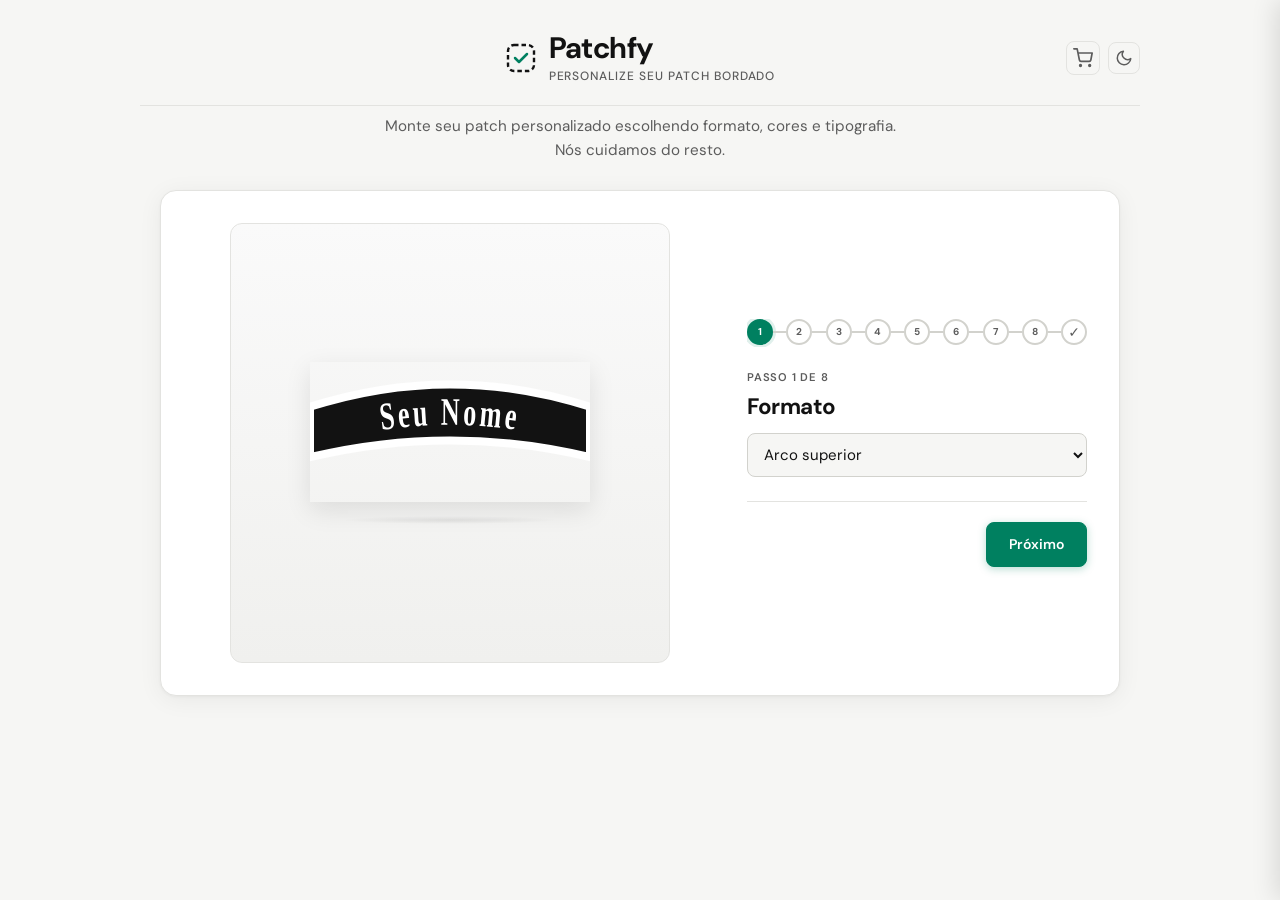
==== customizer 2.0.html @ c5a976d5 "Implementação do Customizer 2.0, edição por etapas de forma dinâmica com revisão e adição ao carrinh" ====
<!DOCTYPE html>
<html lang="pt-BR">
<head>
  <meta charset="UTF-8">
  <meta name="viewport" content="width=device-width, initial-scale=1.0">
  <title>Patchfy — Personalize seu patch</title>

  <link rel="stylesheet" href="style.css">
  <link rel="preconnect" href="https://fonts.googleapis.com">
  <link rel="preconnect" href="https://fonts.gstatic.com" crossorigin>
  <link href="https://fonts.googleapis.com/css2?family=DM+Sans:ital,opsz,wght@0,9..40,400;0,9..40,500;0,9..40,600;0,9..40,700&family=Pirata+One&family=Parisienne&family=Nunito:wght@400;700;800&family=Josefin+Sans:wght@400;600;700&family=Bebas+Neue&family=Ultra&family=Teko:wght@400;600;700&family=Oswald:wght@400;600;700&family=UnifrakturMaguntia&family=Righteous&family=Jersey+10&family=Boogaloo&display=swap" rel="stylesheet">
  <link href="https://fonts.googleapis.com/css2?family=MedievalSharp&family=Metal+Mania&family=UnifrakturCook&family=Poiret+One&family=Cinzel+Decorative&family=Special+Elite&family=Rock+Salt&family=Arvo:wght@400;700&family=Rye&family=Orbitron:wght@400;700&family=Dancing+Script:wght@400;700&family=Pacifico&family=Stardos+Stencil:wght@400;700&family=Cinzel:wght@400;700&family=Germania+One&display=swap" rel="stylesheet">

  <style>
  /* ═══════════════════════════════════════════════════
     WIZARD 2.0 — navegação por etapas
  ═══════════════════════════════════════════════════ */

  /* Ocultar readout de cm da largura do texto */
  #font-size-readout { display: none !important; }

  /* ── Coluna do wizard ────────────────────────────── */
  .wizard {
    flex: 0 1 340px;
    width: 100%;
    max-width: 380px;
    display: flex;
    flex-direction: column;
    gap: 0;
  }

  /* ── Barra de progresso ──────────────────────────── */
  .wizard__progress {
    display: flex;
    align-items: center;
    margin-bottom: 22px;
    overflow-x: auto;
    scrollbar-width: none;
    -webkit-overflow-scrolling: touch;
    padding-bottom: 2px;
  }
  .wizard__progress::-webkit-scrollbar { display: none; }

  .wz-dot {
    flex-shrink: 0;
    width: 26px;
    height: 26px;
    border-radius: 50%;
    border: 2px solid var(--border-strong);
    background: var(--bg-elevated);
    color: var(--text-muted);
    font-size: 10px;
    font-weight: 700;
    font-family: var(--font-sans);
    cursor: default;
    display: flex;
    align-items: center;
    justify-content: center;
    padding: 0;
    transition: background 0.2s, border-color 0.2s, color 0.2s, opacity 0.2s, box-shadow 0.2s;
  }
  .wz-dot[data-nav="true"] { cursor: pointer; }
  .wz-dot[data-nav="true"]:hover { border-color: var(--accent); color: var(--accent); }

  .wz-dot.is-done {
    background: var(--accent);
    border-color: var(--accent);
    color: #fff;
    opacity: 0.5;
  }
  .wz-dot.is-done[data-nav="true"] { cursor: pointer; }
  .wz-dot.is-done[data-nav="true"]:hover { opacity: 0.8; }

  .wz-dot.is-active {
    background: var(--accent);
    border-color: var(--accent);
    color: #fff;
    opacity: 1;
    box-shadow: 0 0 0 3px var(--accent-soft);
    cursor: default;
  }

  .wz-dot--review { font-size: 14px; }

  .wz-line {
    flex: 1;
    min-width: 6px;
    height: 2px;
    background: var(--border-strong);
    transition: background 0.25s;
  }
  .wz-line.is-done { background: var(--accent); opacity: 0.5; }

  /* ── Dual switcher (visibilidade controlada por script.js) ── */
  #dual-patch-target {
    margin-bottom: 18px;
    padding: 12px 14px;
    background: var(--bg-page);
    border: 1px solid var(--border-subtle);
    border-radius: var(--radius-md);
  }
  #dual-patch-target .field-note {
    margin-top: 8px;
    font-size: 0.7rem;
  }

  /* ── Painéis de passo ────────────────────────────── */
  .wizard__panels { display: flex; flex-direction: column; }

  .wz-panel {
    display: none;
    flex-direction: column;
    gap: 14px;
    animation: wzIn 0.2s ease both;
  }
  .wz-panel.is-active { display: flex; }

  @keyframes wzIn {
    from { opacity: 0; transform: translateY(8px); }
    to   { opacity: 1; transform: translateY(0); }
  }

  .wz-step-meta {
    font-size: 0.7rem;
    font-weight: 600;
    letter-spacing: 0.07em;
    text-transform: uppercase;
    color: var(--text-muted);
    display: block;
    margin-bottom: -6px;
  }

  .wz-panel__title {
    font-size: 1.4rem;
    font-weight: 700;
    letter-spacing: -0.02em;
    color: var(--text);
    margin: 0;
    line-height: 1.15;
  }

  /* ── Modo revisão: todos os painéis visíveis ─────── */
  .wizard--review .wz-panel {
    display: flex !important;
    animation: none;
    gap: 10px;
    border-top: 1px solid var(--border-subtle);
    padding-top: 16px;
    margin-top: 2px;
  }
  .wizard--review .wz-panel:first-child {
    border-top: none;
    padding-top: 0;
  }

  .wizard--review .wz-step-meta { display: none; }

  .wizard--review .wz-panel__title {
    font-size: 0.7rem;
    font-weight: 700;
    text-transform: uppercase;
    letter-spacing: 0.08em;
    color: var(--text-muted);
    margin: 0;
  }

  /* ── Cabeçalho da revisão ────────────────────────── */
  .wizard__review-header {
    display: none;
    align-items: center;
    justify-content: space-between;
    gap: 8px;
    margin-bottom: 20px;
    padding-bottom: 14px;
    border-bottom: 2px solid var(--accent);
  }
  .wizard--review .wizard__review-header { display: flex; }

  .wizard__review-label {
    font-size: 0.875rem;
    font-weight: 600;
    letter-spacing: 0.1em;
    text-transform: uppercase;
    color: var(--text-muted);
  }

  .wz-btn-step-by-step {
    font: inherit;
    font-size: 0.75rem;
    font-weight: 600;
    color: var(--text-muted);
    background: none;
    border: 1.5px solid var(--border-strong);
    border-radius: var(--radius-sm);
    padding: 5px 10px;
    cursor: pointer;
    transition: border-color 0.15s, color 0.15s;
    white-space: nowrap;
  }
  .wz-btn-step-by-step:hover { border-color: var(--accent); color: var(--accent); }

  /* ── Ações (qty + carrinho) — só na revisão ─────── */
  .wizard__actions {
    display: none;
    flex-direction: column;
    gap: 12px;
    border-top: 1px solid var(--border-subtle);
    padding-top: 20px;
    margin-top: 6px;
  }
  .wizard--review .wizard__actions { display: flex; }

  /* ── Navegação Anterior / Próximo ────────────────── */
  .wizard__nav {
    display: flex;
    align-items: center;
    gap: 10px;
    margin-top: 24px;
    padding-top: 20px;
    border-top: 1px solid var(--border-subtle);
  }
  .wizard--review .wizard__nav { display: none; }

  .wz-btn-prev,
  .wz-btn-next {
    font: inherit;
    font-size: 0.875rem;
    font-weight: 600;
    padding: 11px 22px;
    border-radius: var(--radius-sm);
    cursor: pointer;
    transition: filter 0.15s, box-shadow 0.15s, border-color 0.15s, color 0.15s;
    white-space: nowrap;
  }

  .wz-btn-prev {
    background: transparent;
    border: 1.5px solid var(--border-strong);
    color: var(--text-muted);
  }
  .wz-btn-prev:hover { border-color: var(--accent); color: var(--accent); }

  .wz-btn-next {
    margin-left: auto;
    background: var(--accent);
    border: 1.5px solid var(--accent);
    color: #fff;
    box-shadow: 0 2px 8px rgba(0, 128, 96, 0.28);
  }
  .wz-btn-next:hover {
    filter: brightness(1.07);
    box-shadow: 0 4px 14px rgba(0, 128, 96, 0.38);
  }

  /* ── Progress oculto na revisão ──────────────────── */
  .wizard--review .wizard__progress { display: none; }

  /* ── Mobile ──────────────────────────────────────── */
  @media (max-width: 720px) {
    .wizard { max-width: none; flex: 1 1 auto; }

    .preview-frame {
      min-height: 180px;
      max-height: 260px;
      padding: 16px 12px;
    }

    .wz-dot { width: 22px; height: 22px; font-size: 9px; }
    .wz-dot--review { font-size: 12px; }

    .wz-panel__title { font-size: 1.2rem; }
  }

  @media (max-width: 440px) {
    .wz-btn-prev, .wz-btn-next { padding: 11px 16px; font-size: 0.8125rem; }
  }
  </style>
</head>
<body>

  <div class="page">
    <header class="site-header">
      <div class="site-header__brand">
        <span class="site-header__logo" aria-hidden="true">
          <svg width="32" height="32" viewBox="0 0 32 32" fill="none">
            <rect x="3" y="3" width="26" height="26" rx="6" stroke="currentColor" stroke-width="2.4" stroke-dasharray="4.5 3"/>
            <path d="M10 16l4 4 8-8" stroke="var(--accent)" stroke-width="2.5" stroke-linecap="round" stroke-linejoin="round"/>
          </svg>
        </span>
        <div class="site-header__text">
          <h1 class="site-title">Patchfy</h1>
          <span class="site-header__subtitle">Personalize seu patch bordado</span>
        </div>
        <div class="site-header__actions">
          <button type="button" class="cart-toggle" id="cart-toggle" aria-label="Abrir carrinho">
            <svg width="20" height="20" viewBox="0 0 24 24" fill="none" stroke="currentColor" stroke-width="2" stroke-linecap="round" stroke-linejoin="round">
              <circle cx="9" cy="21" r="1"/><circle cx="20" cy="21" r="1"/>
              <path d="M1 1h4l2.68 13.39a2 2 0 0 0 2 1.61h9.72a2 2 0 0 0 2-1.61L23 6H6"/>
            </svg>
            <span class="cart-badge" id="cart-badge" hidden>0</span>
          </button>
          <button type="button" class="theme-toggle" id="theme-toggle" aria-label="Alternar modo escuro">
            <svg class="theme-toggle__moon" viewBox="0 0 24 24" fill="none" stroke="currentColor" stroke-width="2" stroke-linecap="round" stroke-linejoin="round">
              <path d="M21 12.79A9 9 0 1 1 11.21 3 7 7 0 0 0 21 12.79z"/>
            </svg>
            <svg class="theme-toggle__sun" viewBox="0 0 24 24" fill="none" stroke="currentColor" stroke-width="2" stroke-linecap="round" stroke-linejoin="round">
              <circle cx="12" cy="12" r="5"/>
              <line x1="12" y1="1" x2="12" y2="3"/><line x1="12" y1="21" x2="12" y2="23"/>
              <line x1="4.22" y1="4.22" x2="5.64" y2="5.64"/><line x1="18.36" y1="18.36" x2="19.78" y2="19.78"/>
              <line x1="1" y1="12" x2="3" y2="12"/><line x1="21" y1="12" x2="23" y2="12"/>
              <line x1="4.22" y1="19.78" x2="5.64" y2="18.36"/><line x1="18.36" y1="5.64" x2="19.78" y2="4.22"/>
            </svg>
          </button>
        </div>
      </div>
    </header>

    <p class="intro">
      Monte seu patch personalizado escolhendo formato, cores e tipografia.
      Nós cuidamos do resto.
    </p>

    <main class="main-card">
      <div class="layout">

        <!-- ── Preview ────────────────────────────────── -->
        <div class="preview-column">
          <div class="preview-column-inner">
            <div class="preview-frame">
              <div id="preview-stack" class="preview-stack">
                <div id="patch-preview-top" class="patch-preview">Seu Nome</div>
                <div id="patch-preview-bottom" class="patch-preview patch-preview--dual" aria-hidden="true">Seu Nome</div>
              </div>
            </div>
          </div>
        </div>

        <!-- ── Wizard ──────────────────────────────────── -->
        <div class="wizard" id="wizard">

          <!-- Barra de progresso (gerada por JS) -->
          <div class="wizard__progress" id="wz-progress" role="list" aria-label="Etapas"></div>

          <!-- Dual slot switcher — controlado por script.js via hidden/display -->
          <div id="dual-patch-target" class="dual-target" hidden>
            <span class="field-label">Editando</span>
            <div class="segmented" role="radiogroup" aria-label="Qual patch editar">
              <button type="button" class="segmented__btn is-active" data-slot="0" aria-pressed="true">Patch superior</button>
              <button type="button" class="segmented__btn" data-slot="1" aria-pressed="false">Patch inferior</button>
            </div>
            <p class="field-note">O superior usa arco de cima, o inferior usa arco de baixo. Cada um tem texto, cores e tamanho independentes.</p>
          </div>

          <!-- Cabeçalho da revisão (oculto em modo passo) -->
          <div class="wizard__review-header">
            <span class="wizard__review-label">Revisão</span>
            <button type="button" class="wz-btn-step-by-step" id="wz-btn-back">
              Editar passo a passo
            </button>
          </div>

          <!-- ── Painéis ──────────────────────────────── -->
          <div class="wizard__panels" id="wz-panels">

            <!-- 1 · Formato -->
            <section class="wz-panel" data-step="1">
              <span class="wz-step-meta">Passo 1 de 8</span>
              <h2 class="wz-panel__title">Formato</h2>
              <label class="field">
                <select id="shape-select" class="input-control">
                  <option value="top-arc">Arco superior</option>
                  <option value="bottom-arc">Arco inferior</option>
                  <option value="dual">Superior + inferior</option>
                </select>
              </label>
            </section>

            <!-- 2 · Texto -->
            <section class="wz-panel" data-step="2">
              <span class="wz-step-meta">Passo 2 de 8</span>
              <h2 class="wz-panel__title">Texto</h2>
              <label class="field">
                <input type="text" id="text-input" class="input-control"
                  value="Seu Nome" maxlength="40" placeholder="Digite seu texto">
              </label>
            </section>

            <!-- 3 · Fonte -->
            <section class="wz-panel" data-step="3">
              <span class="wz-step-meta">Passo 3 de 8</span>
              <h2 class="wz-panel__title">Fonte</h2>
              <div class="field font-field">
                <div class="font-picker" id="font-picker">
                  <button type="button" class="font-picker__trigger input-control"
                    id="font-picker-trigger" aria-haspopup="listbox" aria-expanded="false">
                    <span class="font-picker__trigger-row">
                      <span class="font-picker__trigger-sample" id="font-picker-trigger-sample" aria-hidden="true">Aa Patch</span>
                      <span class="font-picker__trigger-label" id="font-picker-trigger-label">Georgia</span>
                    </span>
                    <span class="font-picker__chevron" aria-hidden="true"></span>
                  </button>
                  <ul class="font-picker__list" id="font-picker-list" role="listbox" tabindex="-1" hidden></ul>
                </div>
              </div>
            </section>

            <!-- 4 · Cor do bordado -->
            <section class="wz-panel" data-step="4">
              <span class="wz-step-meta">Passo 4 de 8</span>
              <h2 class="wz-panel__title">Cor do bordado</h2>
              <div class="field">
                <div class="color-swatches" id="text-color-swatches"
                  role="radiogroup" aria-label="Cor do bordado"></div>
              </div>
            </section>

            <!-- 5 · Cor de fundo -->
            <section class="wz-panel" data-step="5">
              <span class="wz-step-meta">Passo 5 de 8</span>
              <h2 class="wz-panel__title">Cor de fundo</h2>
              <div class="field">
                <div class="color-swatches" id="bg-color-swatches"
                  role="radiogroup" aria-label="Cor de fundo"></div>
              </div>
            </section>

            <!-- 6 · Cor da borda -->
            <section class="wz-panel" data-step="6">
              <span class="wz-step-meta">Passo 6 de 8</span>
              <h2 class="wz-panel__title">Cor da borda</h2>
              <div class="field">
                <div class="color-swatches" id="border-color-swatches"
                  role="radiogroup" aria-label="Cor da borda"></div>
              </div>
            </section>

            <!-- 7 · Largura -->
            <section class="wz-panel" data-step="7">
              <span class="wz-step-meta">Passo 7 de 8</span>
              <h2 class="wz-panel__title">Largura</h2>
              <div class="field">
                <div class="field-label-row">
                  <span class="field-label">Tamanho</span>
                  <span id="size-readout" class="field-hint" aria-live="polite">30 cm</span>
                </div>
                <input type="range" id="size-range" class="input-range"
                  min="0" max="5" value="2" step="1">
                <div class="range-ticks" aria-hidden="true">
                  <span>25</span><span>28</span><span>30</span>
                  <span>33</span><span>36</span><span>40</span>
                </div>
                <p class="field-note">A altura acompanha proporcionalmente a largura.</p>
              </div>
            </section>

            <!-- 8 · Largura do texto -->
            <section class="wz-panel" data-step="8">
              <span class="wz-step-meta">Passo 8 de 8</span>
              <h2 class="wz-panel__title">Largura do texto</h2>
              <div class="field">
                <!-- font-size-readout oculto via CSS (#font-size-readout { display:none }) -->
                <span id="font-size-readout" class="field-hint" aria-live="polite">15 cm</span>
                <input type="range" id="font-size-range" class="input-range"
                  min="15" max="28" value="15" step="0.5">
              </div>
            </section>

          </div><!-- /.wizard__panels -->

          <!-- Ações da revisão: quantidade + adicionar ao carrinho -->
          <div class="wizard__actions">
            <label class="field">
              <span class="field-label">Quantidade</span>
              <select id="quantity-select" class="input-control" aria-label="Quantidade"></select>
            </label>
            <button type="button" class="btn-cart" id="add-to-cart">Adicionar ao carrinho</button>
          </div>

          <!-- Navegação Anterior / Próximo -->
          <div class="wizard__nav">
            <button type="button" class="wz-btn-prev" id="wz-prev" hidden>Anterior</button>
            <button type="button" class="wz-btn-next" id="wz-next">Próximo</button>
          </div>

        </div><!-- /.wizard -->
      </div>
    </main>
  </div>

  <!-- Cart drawer -->
  <div class="cart-overlay" id="cart-overlay" hidden></div>
  <aside class="cart-drawer" id="cart-drawer" aria-label="Carrinho" hidden>
    <div class="cart-drawer__header">
      <h2 class="cart-drawer__title">Carrinho</h2>
      <button type="button" class="cart-drawer__close" id="cart-close" aria-label="Fechar carrinho">
        <svg width="20" height="20" viewBox="0 0 24 24" fill="none" stroke="currentColor" stroke-width="2" stroke-linecap="round" stroke-linejoin="round">
          <line x1="18" y1="6" x2="6" y2="18"/><line x1="6" y1="6" x2="18" y2="18"/>
        </svg>
      </button>
    </div>
    <div class="cart-drawer__body" id="cart-body">
      <p class="cart-empty" id="cart-empty">Seu carrinho está vazio.</p>
      <ul class="cart-items" id="cart-items"></ul>
    </div>
    <div class="cart-drawer__footer" id="cart-footer" hidden>
      <div class="cart-summary">
        <span class="cart-summary__label">Total de itens</span>
        <span class="cart-summary__value" id="cart-total-items">0</span>
      </div>
      <button type="button" class="btn-cart btn-checkout" id="btn-checkout">Finalizar pedido</button>
      <button type="button" class="btn-clear-cart" id="btn-clear-cart">Limpar carrinho</button>
    </div>
  </aside>

  <div id="toast" class="toast" role="status" aria-live="polite" hidden></div>

  <script src="script.js"></script>

  <script>
  /* ════════════════════════════════════════════════════
     WIZARD 2.0 — navegação por etapas
     Executa após script.js (acessa state, renderPatch,
     syncControlsFromActiveSlot do escopo global)
  ════════════════════════════════════════════════════ */
  (function () {
    'use strict';

    /* ── 1. Corrigir shape inicial (opções removidas) ── */
    var validShapes = ['top-arc', 'bottom-arc', 'dual'];
    if (validShapes.indexOf(state.shape) === -1) {
      state.shape = 'top-arc';
      document.getElementById('shape-select').value = 'top-arc';
      syncControlsFromActiveSlot();
      renderPatch();
    }

    /* ── 2. Referências DOM ── */
    var wizard      = document.getElementById('wizard');
    var progressEl  = document.getElementById('wz-progress');
    var panels      = [].slice.call(document.querySelectorAll('.wz-panel[data-step]'));
    var prevBtn     = document.getElementById('wz-prev');
    var nextBtn     = document.getElementById('wz-next');
    var backBtn     = document.getElementById('wz-btn-back');

    /* ── 3. Definição dos 8 passos ── */
    var STEPS = [
      { id: '1', label: 'Formato' },
      { id: '2', label: 'Texto' },
      { id: '3', label: 'Fonte' },
      { id: '4', label: 'Cor do bordado' },
      { id: '5', label: 'Cor do fundo' },
      { id: '6', label: 'Cor da borda' },
      { id: '7', label: 'Largura' },
      { id: '8', label: 'Largura do texto' }
    ];
    var TOTAL = STEPS.length;   // 8; índice TOTAL = revisão
    var cur   = 0;              // passo atual (0-indexed)

    /* ── 4. Construir barra de progresso ── */
    function buildProgress() {
      progressEl.innerHTML = '';

      STEPS.forEach(function (step, i) {
        /* linha entre dots */
        if (i > 0) {
          var line = document.createElement('div');
          line.className = 'wz-line';
          line.id = 'wz-line-' + i;
          line.setAttribute('role', 'none');
          progressEl.appendChild(line);
        }

        var dot = document.createElement('button');
        dot.type = 'button';
        dot.className = 'wz-dot';
        dot.id = 'wz-dot-' + i;
        dot.textContent = String(i + 1);
        dot.setAttribute('role', 'listitem');
        dot.setAttribute('aria-label', 'Passo ' + (i + 1) + ': ' + step.label);
        dot.setAttribute('title', step.label);
        dot.dataset.nav = 'false';
        dot.addEventListener('click', (function (idx) {
          return function () {
            if (dot.dataset.nav === 'true') goTo(idx);
          };
        })(i));
        progressEl.appendChild(dot);
      });

      /* linha + dot de revisão */
      var rLine = document.createElement('div');
      rLine.className = 'wz-line';
      rLine.id = 'wz-line-review';
      rLine.setAttribute('role', 'none');
      progressEl.appendChild(rLine);

      var rDot = document.createElement('button');
      rDot.type = 'button';
      rDot.className = 'wz-dot wz-dot--review';
      rDot.id = 'wz-dot-review';
      rDot.textContent = '✓';
      rDot.setAttribute('role', 'listitem');
      rDot.setAttribute('aria-label', 'Revisão');
      rDot.setAttribute('title', 'Revisão');
      rDot.dataset.nav = 'false';
      rDot.addEventListener('click', function () {
        if (rDot.dataset.nav === 'true') goTo(TOTAL);
      });
      progressEl.appendChild(rDot);
    }

    /* ── 5. Atualizar visual dos dots/linhas ── */
    function syncProgress() {
      var isReview = cur === TOTAL;

      STEPS.forEach(function (_, i) {
        var dot  = document.getElementById('wz-dot-' + i);
        var line = document.getElementById('wz-line-' + i);
        if (!dot) return;

        var done   = isReview || i < cur;
        var active = !isReview && i === cur;

        dot.classList.toggle('is-active', active);
        dot.classList.toggle('is-done',   done && !active);
        /* navegável se já foi visitado ou estamos em revisão */
        dot.dataset.nav = (done || isReview) ? 'true' : 'false';

        if (line) line.classList.toggle('is-done', isReview || i <= cur);
      });

      var rDot  = document.getElementById('wz-dot-review');
      var rLine = document.getElementById('wz-line-review');
      if (rDot) {
        rDot.classList.toggle('is-active', isReview);
        rDot.classList.toggle('is-done',   false);
        /* clicável ao chegar no último passo ou já em revisão */
        rDot.dataset.nav = (cur >= TOTAL - 1) ? 'true' : 'false';
      }
      if (rLine) rLine.classList.toggle('is-done', isReview);
    }

    /* ── 6. Ir para um passo (ou revisão) ── */
    function goTo(index) {
      cur = index;
      var isReview = index === TOTAL;

      /* classe de revisão no wizard */
      wizard.classList.toggle('wizard--review', isReview);

      /* mostrar painel correto (em modo passo) */
      panels.forEach(function (panel) {
        var pIdx = parseInt(panel.dataset.step, 10) - 1;
        panel.classList.toggle('is-active', !isReview && pIdx === index);
      });

      /* botões de navegação */
      prevBtn.hidden = isReview || index === 0;
      nextBtn.hidden = isReview;
      if (!isReview) {
        nextBtn.textContent = index === TOTAL - 1 ? 'Revisar →' : 'Próximo';
      }

      /* sincronizar controles com slot ativo */
      syncControlsFromActiveSlot();

      syncProgress();

      /* em mobile, rolar o wizard para cima suavemente */
      if (window.innerWidth <= 720) {
        setTimeout(function () {
          wizard.scrollIntoView({ behavior: 'smooth', block: 'start' });
        }, 30);
      }
    }

    /* ── 7. Eventos ── */
    prevBtn.addEventListener('click', function () {
      if (cur > 0) goTo(cur - 1);
    });

    nextBtn.addEventListener('click', function () {
      if (cur < TOTAL) goTo(cur + 1);
    });

    if (backBtn) {
      backBtn.addEventListener('click', function () { goTo(0); });
    }

    /* ── 8. Inicializar ── */
    buildProgress();
    goTo(0);

  })();
  </script>
</body>
</html>
---- style.css ----
/* ── Local embroidery fonts ──────────────────────── */

@font-face {
  font-family: "OldLondon";
  src: url('fonts/OldLondon.ttf') format('truetype');
  font-weight: normal;
  font-style: normal;
  font-display: swap;
}

@font-face {
  font-family: "OldEnglishTextMT";
  src: url('fonts/oldenglishtextmt.ttf') format('truetype');
  font-weight: normal;
  font-style: normal;
  font-display: swap;
}

:root {
  --bg-page: #f6f6f4;
  --bg-elevated: #ffffff;
  --border-subtle: #e3e3e0;
  --border-strong: #d2d2cd;
  --text: #121212;
  --text-muted: #5c5c5c;
  --accent: #008060;
  --accent-soft: rgba(0, 128, 96, 0.12);
  --shadow-sm: 0 1px 2px rgba(18, 18, 18, 0.06);
  --shadow-md: 0 4px 14px rgba(18, 18, 18, 0.08);
  --radius-sm: 8px;
  --radius-md: 12px;
  --radius-lg: 16px;
  --font-sans: "DM Sans", system-ui, -apple-system, Segoe UI, sans-serif;
  --max-content: 1040px;
}

[data-theme="dark"] {
  --bg-page: #1a1a1a;
  --bg-elevated: #242424;
  --border-subtle: #333333;
  --border-strong: #444444;
  --text: #e8e8e8;
  --text-muted: #999999;
  --accent: #00b386;
  --accent-soft: rgba(0, 179, 134, 0.15);
  --shadow-sm: 0 1px 2px rgba(0, 0, 0, 0.2);
  --shadow-md: 0 4px 14px rgba(0, 0, 0, 0.3);
}

*,
*::before,
*::after {
  margin: 0;
  padding: 0;
  box-sizing: border-box;
}

body {
  min-height: 100vh;
  background: var(--bg-page);
  color: var(--text);
  font-family: var(--font-sans);
  font-size: 15px;
  line-height: 1.5;
  -webkit-font-smoothing: antialiased;
  transition: background-color 0.3s ease, color 0.3s ease;
}

/* ── Page layout ─────────────────────────────────── */

.page {
  max-width: var(--max-content);
  margin: 0 auto;
  padding: 32px 20px 56px;
  display: flex;
  flex-direction: column;
  align-items: center;
  text-align: center;
}

/* ── Header / Brand ──────────────────────────────── */

.site-header {
  width: 100%;
  padding-bottom: 20px;
  margin-bottom: 8px;
  border-bottom: 1px solid var(--border-subtle);
}

.site-header__brand {
  display: flex;
  align-items: center;
  justify-content: center;
  gap: 12px;
  position: relative;
}

.site-header__logo {
  color: var(--text);
  display: flex;
  align-items: center;
}

.site-header__text {
  display: flex;
  flex-direction: column;
  text-align: left;
}

.site-title {
  font-size: clamp(1.5rem, 4vw, 1.85rem);
  font-weight: 700;
  letter-spacing: -0.02em;
  color: var(--text);
  line-height: 1.1;
}

.site-header__subtitle {
  font-size: 0.75rem;
  font-weight: 500;
  letter-spacing: 0.08em;
  text-transform: uppercase;
  color: var(--text-muted);
  margin-top: 2px;
}

.intro {
  max-width: 52ch;
  margin: 0 auto 28px;
  color: var(--text-muted);
  font-size: 0.95rem;
  line-height: 1.6;
}

/* ── Main card ───────────────────────────────────── */

.main-card {
  width: 100%;
  max-width: 960px;
  background: var(--bg-elevated);
  border: 1px solid var(--border-subtle);
  border-radius: var(--radius-lg);
  box-shadow: 0 4px 24px rgba(18, 18, 18, 0.06), 0 1px 3px rgba(18, 18, 18, 0.04);
  padding: clamp(20px, 4vw, 32px);
  overflow: hidden;
}

.layout {
  display: flex;
  flex-wrap: wrap;
  gap: clamp(24px, 4vw, 40px);
  align-items: center;
  justify-content: center;
  text-align: left;
}

/* ── Preview column ──────────────────────────────── */

.preview-column {
  flex: 1 1 280px;
  display: flex;
  flex-direction: column;
  min-width: 0;
}

.preview-column-inner {
  position: sticky;
  top: 20px;
  display: flex;
  flex-direction: column;
  justify-content: center;
}

.preview-frame {
  width: 100%;
  max-width: 440px;
  aspect-ratio: 1 / 1;
  max-height: 440px;
  margin-inline: auto;
  display: flex;
  align-items: center;
  justify-content: center;
  padding: 24px 20px;
  background:
    radial-gradient(circle, #d8d8d5 0.5px, transparent 0.5px),
    linear-gradient(180deg, #fafafa 0%, #f0f0ee 100%);
  background-size: 12px 12px, 100% 100%;
  border: 1px solid var(--border-subtle);
  border-radius: var(--radius-md);
}

/* ── Preview stack ───────────────────────────────── */

.preview-stack {
  display: flex;
  flex-direction: column;
  align-items: center;
  justify-content: center;
  gap: 0;
  width: 100%;
}

.preview-stack.preview-stack--dual {
  gap: 20px;
}

.preview-stack::after {
  content: "";
  display: block;
  width: 55%;
  height: 8px;
  margin-top: 14px;
  background: radial-gradient(ellipse at center, rgba(0, 0, 0, 0.08) 0%, transparent 70%);
  border-radius: 50%;
}

/* ── Patch preview ───────────────────────────────── */

.patch-preview {
  width: 280px;
  height: 140px;
  border: 8px solid #ffffff;
  border-radius: 18px;
  background: #000;
  color: #fff;
  display: flex;
  justify-content: center;
  align-items: center;
  font-size: clamp(1.1rem, 2.5vw, 1.75rem);
  font-family: Georgia, "Times New Roman", serif;
  position: relative;
  letter-spacing: 0.08em;
  white-space: nowrap;
  overflow: hidden;
  transition:
    width 0.2s ease,
    height 0.2s ease,
    border-radius 0.2s ease,
    background-color 0.25s ease,
    color 0.25s ease,
    border-color 0.25s ease;
  box-shadow:
    inset 0 0 0 1px rgba(255, 255, 255, 0.12),
    0 8px 24px rgba(18, 18, 18, 0.12);
}

.patch-preview--dual {
  display: none;
  margin-top: 0;
}

.preview-stack.preview-stack--dual .patch-preview--dual {
  display: flex;
}

.preview-stack.preview-stack--dual .patch-preview--dual.patch-preview--arc {
  display: block;
}

.patch-preview.patch-preview--arc {
  border: none;
  background: transparent;
  display: block;
  padding: 0;
  box-shadow: 0 8px 24px rgba(18, 18, 18, 0.1);
}

.patch-preview.patch-preview--arc svg {
  display: block;
}

/* ── Controls panel ──────────────────────────────── */

.controls {
  flex: 0 1 320px;
  width: 100%;
  max-width: 360px;
  display: flex;
  flex-direction: column;
  gap: 18px;
  padding-bottom: 1rem;
}

.controls-heading {
  font-size: 0.875rem;
  font-weight: 600;
  letter-spacing: 0.1em;
  text-transform: uppercase;
  color: var(--text-muted);
  margin-bottom: -4px;
  border-bottom: 2px solid var(--accent);
  display: inline-block;
  padding-bottom: 4px;
  align-self: flex-start;
}

/* ── Field ───────────────────────────────────────── */

.field {
  display: flex;
  flex-direction: column;
  gap: 6px;
}

.field-label {
  font-size: 0.8125rem;
  font-weight: 600;
  color: var(--text);
}

.field-label-row {
  display: flex;
  justify-content: space-between;
  align-items: baseline;
  gap: 12px;
}

.field-hint {
  font-size: 0.8125rem;
  font-weight: 600;
  color: var(--accent);
}

.field-note {
  font-size: 0.75rem;
  color: var(--text-muted);
  margin-top: 2px;
}

/* ── Inputs ──────────────────────────────────────── */

.input-control {
  width: 100%;
  padding: 10px 12px;
  font: inherit;
  color: var(--text);
  background: var(--bg-page);
  border: 1px solid var(--border-strong);
  border-radius: var(--radius-sm);
  transition: border-color 0.15s ease, box-shadow 0.15s ease, background-color 0.15s ease;
}

.input-control:hover {
  border-color: #b5b5b0;
  background: #f0f0ee;
}

.input-control:focus {
  outline: none;
  border-color: var(--accent);
  box-shadow: 0 0 0 3px var(--accent-soft);
}

/* ── Range slider (custom) ───────────────────────── */

.input-range {
  -webkit-appearance: none;
  appearance: none;
  width: 100%;
  height: 6px;
  margin-top: 4px;
  background: var(--border-strong);
  border-radius: 3px;
  outline: none;
  cursor: pointer;
}

.input-range::-webkit-slider-thumb {
  -webkit-appearance: none;
  width: 20px;
  height: 20px;
  border-radius: 50%;
  background: var(--accent);
  border: 2px solid #fff;
  box-shadow: 0 1px 4px rgba(0, 0, 0, 0.2);
  cursor: pointer;
  transition: transform 0.15s ease, box-shadow 0.15s ease;
}

.input-range::-webkit-slider-thumb:hover {
  transform: scale(1.15);
  box-shadow: 0 2px 8px rgba(0, 128, 96, 0.3);
}

.input-range::-moz-range-track {
  height: 6px;
  background: var(--border-strong);
  border-radius: 3px;
  border: none;
}

.input-range::-moz-range-thumb {
  width: 20px;
  height: 20px;
  border-radius: 50%;
  background: var(--accent);
  border: 2px solid #fff;
  box-shadow: 0 1px 4px rgba(0, 0, 0, 0.2);
  cursor: pointer;
}

.range-ticks {
  display: flex;
  justify-content: space-between;
  font-size: 0.65rem;
  color: var(--text-muted);
  margin-top: 6px;
  padding: 0 2px;
}

/* ── Color swatches ──────────────────────────────── */

.color-swatches {
  display: flex;
  flex-wrap: wrap;
  gap: 8px;
}

.color-swatch {
  width: 32px;
  height: 32px;
  border-radius: 50%;
  border: 2px solid var(--border-subtle);
  background: var(--swatch-color);
  cursor: pointer;
  transition: transform 0.15s ease, box-shadow 0.15s ease;
  position: relative;
  padding: 0;
}

.color-swatch:hover {
  transform: scale(1.12);
  box-shadow: 0 2px 8px rgba(0, 0, 0, 0.15);
}

.color-swatch.is-selected {
  box-shadow: 0 0 0 2px var(--bg-elevated), 0 0 0 4px var(--accent);
  transform: scale(1.08);
}

.color-swatch--light {
  border-color: var(--border-strong);
}

.color-swatch:focus-visible {
  outline: none;
  box-shadow: 0 0 0 2px var(--bg-elevated), 0 0 0 4px var(--accent);
}

/* ── Font picker ─────────────────────────────────── */

.font-field {
  position: relative;
}

.font-picker {
  position: relative;
}

.font-picker__trigger {
  display: flex;
  align-items: center;
  justify-content: space-between;
  gap: 12px;
  text-align: left;
  cursor: pointer;
  width: 100%;
}

.font-picker__trigger-row {
  display: flex;
  flex-direction: column;
  align-items: flex-start;
  gap: 2px;
  min-width: 0;
  flex: 1;
}

.font-picker__trigger-sample {
  font-size: 1.15rem;
  line-height: 1.2;
  font-weight: 600;
  letter-spacing: 0.04em;
  text-transform: none;
  color: var(--text);
}

.font-picker__trigger-label {
  font-size: 0.75rem;
  font-weight: 600;
  color: var(--text-muted);
  font-family: var(--font-sans);
  letter-spacing: 0.02em;
}

.font-picker__chevron {
  width: 8px;
  height: 8px;
  border-right: 2px solid var(--text-muted);
  border-bottom: 2px solid var(--text-muted);
  transform: rotate(45deg);
  margin-top: -4px;
  flex-shrink: 0;
}

.font-picker.is-open .font-picker__chevron {
  transform: rotate(-135deg);
  margin-top: 4px;
}

.font-picker__list {
  position: absolute;
  z-index: 20;
  left: 0;
  right: 0;
  top: calc(100% + 4px);
  max-height: min(280px, 50vh);
  overflow-y: auto;
  list-style: none;
  margin: 0;
  padding: 4px;
  background: var(--bg-elevated);
  border: 1px solid var(--border-strong);
  border-radius: var(--radius-sm);
  box-shadow: var(--shadow-md);
}

.font-picker__option {
  width: 100%;
  display: flex;
  flex-direction: column;
  align-items: flex-start;
  gap: 2px;
  padding: 10px 10px;
  margin: 0;
  border: none;
  border-radius: 6px;
  background: transparent;
  cursor: pointer;
  text-align: left;
  font-size: inherit;
  color: var(--text);
  transition: background 0.12s ease;
}

.font-picker__option:hover,
.font-picker__option:focus-visible {
  background: var(--bg-page);
  outline: none;
}

.font-picker__option.is-selected {
  background: var(--accent-soft);
  box-shadow: inset 0 0 0 1px rgba(0, 128, 96, 0.25);
}

.font-picker__option-sample {
  font-size: 1.05rem;
  line-height: 1.25;
  font-weight: 600;
  letter-spacing: 0.04em;
  text-transform: none;
}

.font-picker__option-name {
  font-size: 0.7rem;
  font-weight: 600;
  color: var(--text-muted);
  font-family: var(--font-sans);
  letter-spacing: 0.04em;
  text-transform: uppercase;
}

/* ── Dual target (segmented) ─────────────────────── */

.dual-target {
  display: flex;
  flex-direction: column;
  gap: 8px;
}

.segmented {
  display: flex;
  border: 1px solid var(--border-strong);
  border-radius: var(--radius-sm);
  overflow: hidden;
  background: var(--bg-page);
}

.segmented__btn {
  flex: 1;
  padding: 10px 12px;
  font: inherit;
  font-size: 0.8125rem;
  font-weight: 600;
  color: var(--text-muted);
  background: transparent;
  border: none;
  cursor: pointer;
  transition: background 0.15s ease, color 0.15s ease;
}

.segmented__btn:hover {
  color: var(--text);
  background: rgba(0, 0, 0, 0.04);
}

.segmented__btn.is-active {
  color: var(--text);
  background: var(--bg-elevated);
  box-shadow: inset 0 0 0 1px var(--border-subtle);
}

/* ── Cart button ─────────────────────────────────── */

.btn-cart {
  width: 100%;
  margin-top: 4px;
  padding: 16px 20px;
  font: inherit;
  font-size: 0.9375rem;
  font-weight: 600;
  letter-spacing: 0.04em;
  text-transform: uppercase;
  color: #fff;
  background: var(--accent);
  border: none;
  border-radius: var(--radius-sm);
  cursor: pointer;
  box-shadow: 0 2px 6px rgba(0, 128, 96, 0.35);
  transition: filter 0.15s ease, transform 0.15s ease, box-shadow 0.15s ease;
}

.btn-cart:hover {
  filter: brightness(1.05);
  transform: translateY(-1px);
  box-shadow: 0 4px 12px rgba(0, 128, 96, 0.4);
}

.btn-cart:active {
  transform: scale(0.99) translateY(0);
}

.btn-cart:focus-visible {
  outline: none;
  box-shadow: 0 0 0 3px var(--accent-soft), 0 2px 6px rgba(0, 128, 96, 0.35);
}

/* ── Theme toggle ────────────────────────────────── */

.theme-toggle {
  background: none;
  border: 1px solid var(--border-subtle);
  border-radius: var(--radius-sm);
  cursor: pointer;
  padding: 6px;
  display: flex;
  align-items: center;
  justify-content: center;
  color: var(--text-muted);
  transition: color 0.2s ease, border-color 0.2s ease, background-color 0.2s ease;
}

.theme-toggle:hover {
  color: var(--text);
  border-color: var(--border-strong);
  background: var(--accent-soft);
}

.theme-toggle:focus-visible {
  outline: none;
  box-shadow: 0 0 0 3px var(--accent-soft);
}

.theme-toggle svg {
  width: 18px;
  height: 18px;
}

.theme-toggle__sun,
.theme-toggle__moon {
  display: none;
}

:root .theme-toggle__moon {
  display: block;
}

[data-theme="dark"] .theme-toggle__moon {
  display: none;
}

[data-theme="dark"] .theme-toggle__sun {
  display: block;
}

/* ── Dark mode overrides ─────────────────────────── */

[data-theme="dark"] .preview-frame {
  background:
    radial-gradient(circle, #3a3a3a 0.5px, transparent 0.5px),
    linear-gradient(180deg, #2a2a2a 0%, #222222 100%);
  background-size: 12px 12px, 100% 100%;
}

[data-theme="dark"] .main-card {
  box-shadow: 0 4px 24px rgba(0, 0, 0, 0.2), 0 1px 3px rgba(0, 0, 0, 0.15);
}

[data-theme="dark"] .input-control:hover {
  background: #2e2e2e;
}

[data-theme="dark"] .segmented__btn:hover {
  background: rgba(255, 255, 255, 0.05);
}

/* ── Header actions (cart + theme toggle) ─────────── */

.site-header__actions {
  display: flex;
  align-items: center;
  gap: 8px;
  position: absolute;
  right: 0;
}

.site-header__brand .theme-toggle {
  position: static;
}

.cart-toggle {
  background: none;
  border: 1px solid var(--border-subtle);
  border-radius: var(--radius-sm);
  cursor: pointer;
  padding: 6px;
  display: flex;
  align-items: center;
  justify-content: center;
  color: var(--text-muted);
  position: relative;
  transition: color 0.2s ease, border-color 0.2s ease, background-color 0.2s ease;
}

.cart-toggle:hover {
  color: var(--text);
  border-color: var(--border-strong);
  background: var(--accent-soft);
}

.cart-toggle:focus-visible {
  outline: none;
  box-shadow: 0 0 0 3px var(--accent-soft);
}

.cart-badge {
  position: absolute;
  top: -6px;
  right: -6px;
  min-width: 18px;
  height: 18px;
  padding: 0 5px;
  border-radius: 9px;
  background: var(--accent);
  color: #fff;
  font-size: 0.65rem;
  font-weight: 700;
  line-height: 18px;
  text-align: center;
  pointer-events: none;
}

/* ── Cart drawer ─────────────────────────────────── */

.cart-overlay {
  position: fixed;
  inset: 0;
  z-index: 90;
  background: rgba(0, 0, 0, 0.4);
  opacity: 0;
  transition: opacity 0.25s ease;
  cursor: pointer;
}

.cart-overlay.is-open {
  opacity: 1;
}

[data-theme="dark"] .cart-overlay {
  background: rgba(0, 0, 0, 0.6);
}

.cart-drawer {
  position: fixed;
  top: 0;
  right: 0;
  z-index: 100;
  width: min(400px, 90vw);
  height: 100vh;
  background: var(--bg-elevated);
  border-left: 1px solid var(--border-subtle);
  box-shadow: -4px 0 24px rgba(0, 0, 0, 0.12);
  display: flex;
  flex-direction: column;
  transform: translateX(100%);
  transition: transform 0.3s cubic-bezier(0.32, 0.72, 0, 1);
}

.cart-drawer.is-open {
  transform: translateX(0);
}

[data-theme="dark"] .cart-drawer {
  box-shadow: -4px 0 24px rgba(0, 0, 0, 0.35);
}

.cart-drawer__header {
  display: flex;
  align-items: center;
  justify-content: space-between;
  padding: 20px 20px 16px;
  border-bottom: 1px solid var(--border-subtle);
  flex-shrink: 0;
}

.cart-drawer__title {
  font-size: 1.1rem;
  font-weight: 700;
  color: var(--text);
}

.cart-drawer__close {
  background: none;
  border: none;
  cursor: pointer;
  color: var(--text-muted);
  padding: 4px;
  border-radius: 6px;
  display: flex;
  align-items: center;
  justify-content: center;
  transition: color 0.15s ease, background 0.15s ease;
}

.cart-drawer__close:hover {
  color: var(--text);
  background: var(--accent-soft);
}

.cart-drawer__close:focus-visible {
  outline: none;
  box-shadow: 0 0 0 3px var(--accent-soft);
}

.cart-drawer__body {
  flex: 1;
  overflow-y: auto;
  padding: 16px 20px;
}

.cart-empty {
  text-align: center;
  color: var(--text-muted);
  font-size: 0.9rem;
  padding: 40px 0;
}

.cart-items {
  list-style: none;
  display: flex;
  flex-direction: column;
  gap: 12px;
}

.cart-item {
  display: flex;
  gap: 12px;
  padding: 12px;
  background: var(--bg-page);
  border: 1px solid var(--border-subtle);
  border-radius: var(--radius-sm);
  position: relative;
}

.cart-item__preview {
  width: 64px;
  height: 40px;
  border-radius: 6px;
  display: flex;
  align-items: center;
  justify-content: center;
  font-size: 0.5rem;
  font-weight: 700;
  text-transform: uppercase;
  letter-spacing: 0.04em;
  overflow: hidden;
  flex-shrink: 0;
  line-height: 1;
}

.cart-item__info {
  flex: 1;
  min-width: 0;
  display: flex;
  flex-direction: column;
  gap: 2px;
}

.cart-item__text {
  font-size: 0.875rem;
  font-weight: 600;
  color: var(--text);
  white-space: nowrap;
  overflow: hidden;
  text-overflow: ellipsis;
}

.cart-item__meta {
  font-size: 0.7rem;
  color: var(--text-muted);
  display: flex;
  flex-wrap: wrap;
  gap: 4px 8px;
}

.cart-item__qty {
  font-size: 0.8rem;
  font-weight: 600;
  color: var(--accent);
}

.cart-item__remove {
  position: absolute;
  top: 8px;
  right: 8px;
  background: none;
  border: none;
  cursor: pointer;
  color: var(--text-muted);
  padding: 2px;
  border-radius: 4px;
  display: flex;
  align-items: center;
  justify-content: center;
  transition: color 0.15s ease, background 0.15s ease;
}

.cart-item__remove:hover {
  color: #c41e3a;
  background: rgba(196, 30, 58, 0.08);
}

.cart-item__remove:focus-visible {
  outline: none;
  box-shadow: 0 0 0 3px var(--accent-soft);
}

/* ── Cart footer ─────────────────────────────────── */

.cart-drawer__footer {
  padding: 16px 20px 20px;
  border-top: 1px solid var(--border-subtle);
  display: flex;
  flex-direction: column;
  gap: 10px;
  flex-shrink: 0;
}

.cart-summary {
  display: flex;
  justify-content: space-between;
  align-items: baseline;
}

.cart-summary__label {
  font-size: 0.875rem;
  font-weight: 500;
  color: var(--text-muted);
}

.cart-summary__value {
  font-size: 1.1rem;
  font-weight: 700;
  color: var(--text);
}

.btn-checkout {
  margin-top: 0;
}

.btn-clear-cart {
  background: none;
  border: none;
  cursor: pointer;
  font: inherit;
  font-size: 0.8rem;
  color: var(--text-muted);
  text-decoration: underline;
  text-underline-offset: 2px;
  padding: 4px 0;
  align-self: center;
  transition: color 0.15s ease;
}

.btn-clear-cart:hover {
  color: #c41e3a;
}

/* ── Toast ────────────────────────────────────────── */

.toast {
  position: fixed;
  bottom: 24px;
  left: 50%;
  transform: translateX(-50%) translateY(120%);
  z-index: 100;
  padding: 12px 20px;
  max-width: min(420px, calc(100vw - 32px));
  font-size: 0.875rem;
  font-weight: 500;
  color: var(--text);
  background: var(--bg-elevated);
  border: 1px solid var(--border-subtle);
  border-radius: var(--radius-sm);
  box-shadow: var(--shadow-md);
  transition: transform 0.28s ease;
}

.toast.is-visible {
  transform: translateX(-50%) translateY(0);
}

/* ── Responsive ──────────────────────────────────── */

@media (max-width: 720px) {
  .page {
    padding: 16px 12px 32px;
  }

  .main-card {
    padding: 16px;
    border-radius: var(--radius-md);
  }

  .layout {
    flex-direction: column;
    align-items: stretch;
  }

  .controls {
    max-width: none;
  }

  .preview-column {
    flex: 1 1 auto;
  }

  .preview-column-inner {
    position: static;
  }

  .preview-frame {
    aspect-ratio: auto;
    max-height: 300px;
    min-height: 200px;
    padding: 20px 16px;
  }

  .color-swatch {
    width: 36px;
    height: 36px;
  }

  .btn-cart {
    position: sticky;
    bottom: 16px;
    z-index: 10;
    box-shadow: 0 -2px 12px rgba(0, 0, 0, 0.08), 0 2px 6px rgba(0, 128, 96, 0.35);
  }
}
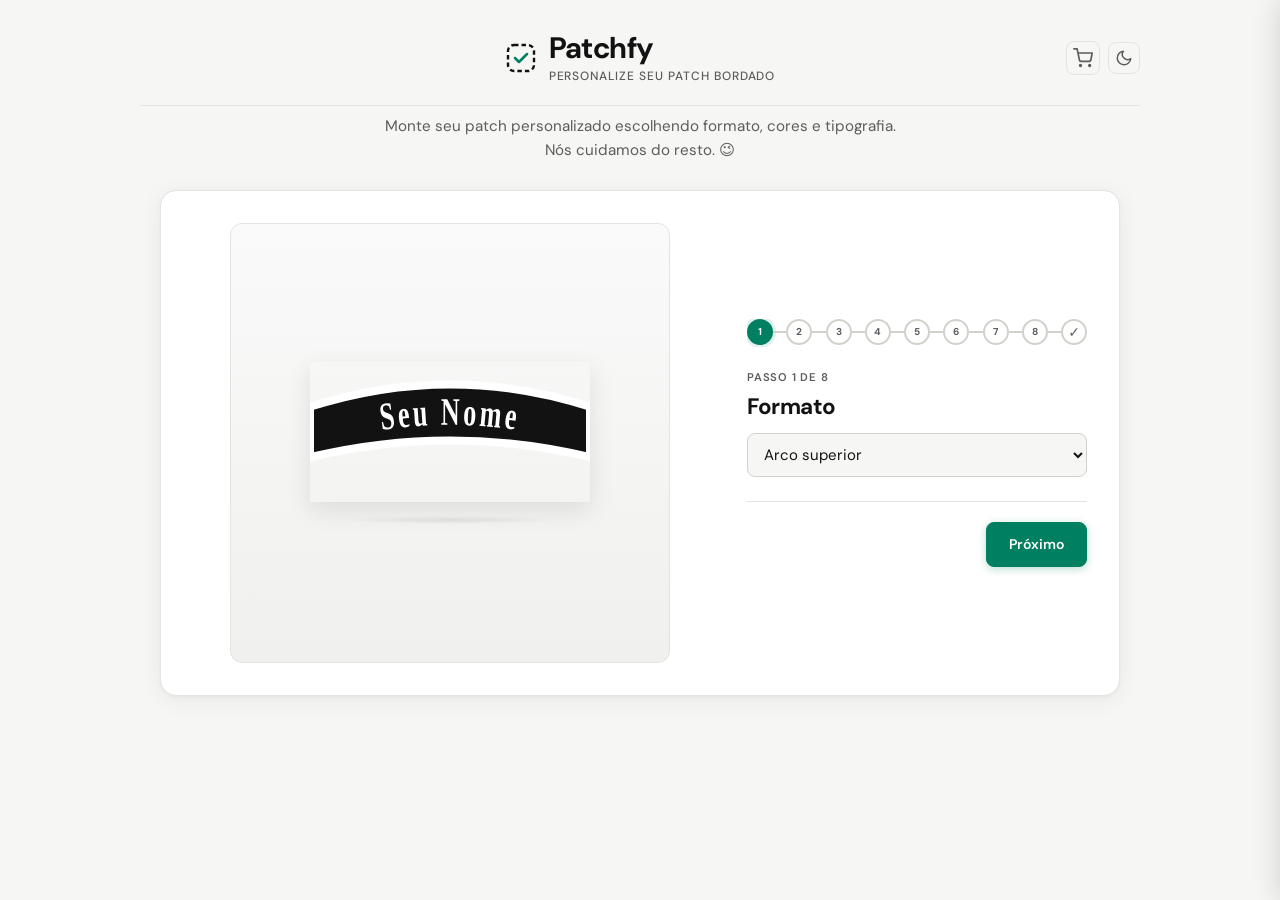
==== commit a995fa7a: "fix(mobile): força flex centering inline e adiciona emoji no intro Adiciona display:flex, justify-co" ====
--- a/customizer 2.0.html
+++ b/customizer 2.0.html
@@ -317,7 +317,7 @@
 
     <p class="intro">
       Monte seu patch personalizado escolhendo formato, cores e tipografia.
-      Nós cuidamos do resto.
+      Nós cuidamos do resto. 😉
     </p>
 
     <main class="main-card">
